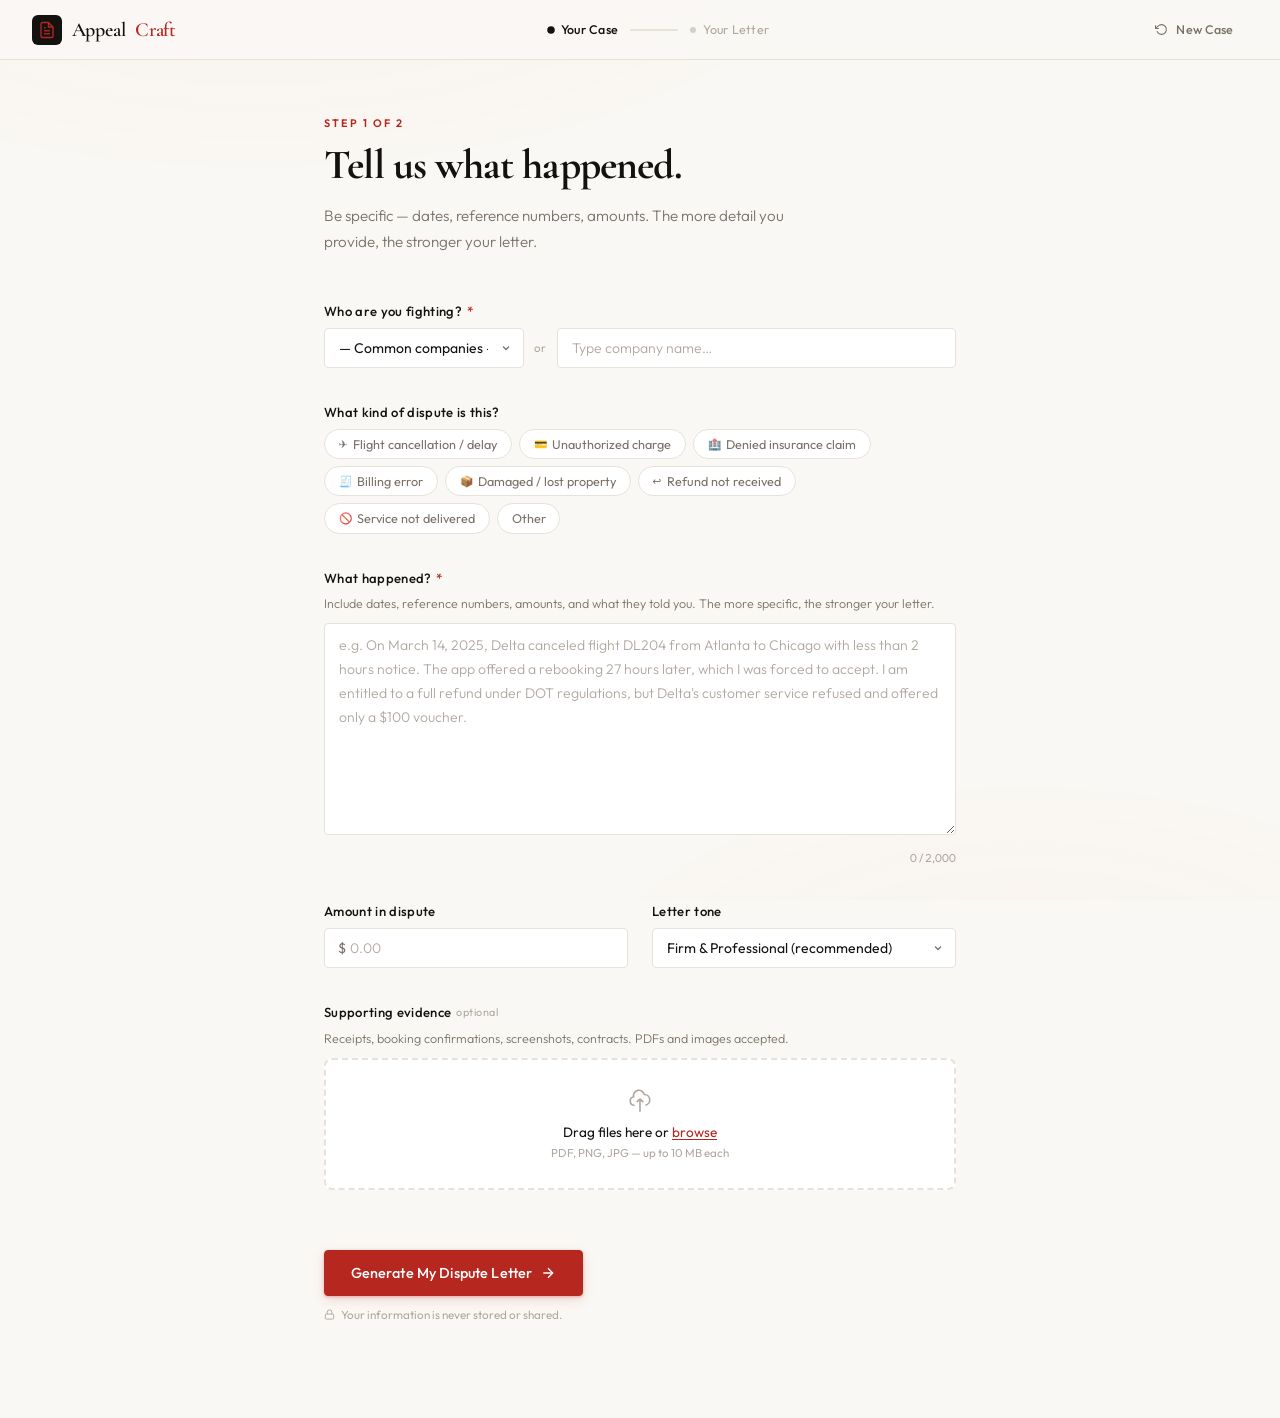
==== templates/app.html @ 8cf528a5 "Created a homepage for the website" ====
<!doctype html>
<html lang="en">
  <head>
    <meta charset="UTF-8" />
    <meta name="viewport" content="width=device-width, initial-scale=1.0" />
    <title>AppealCraft — Build Your Letter</title>
    <link rel="preconnect" href="https://fonts.googleapis.com" />
    <link rel="preconnect" href="https://fonts.gstatic.com" crossorigin />
    <link
      href="https://fonts.googleapis.com/css2?family=Cormorant+Garamond:ital,wght@0,400;0,500;0,600;0,700;1,400;1,600&family=Outfit:wght@300;400;500;600&display=swap"
      rel="stylesheet"
    />
    <link rel="stylesheet" href="../static/css/app.css" />
  </head>

  <body>
    <!-- ── BACKGROUND TEXTURE ── -->
    <div class="bg-texture" aria-hidden="true"></div>

    <!-- ── NAVBAR ── -->
    <nav id="navbar">
      <a href="index.html" class="nav-logo">
        <span class="logo-icon" aria-hidden="true">
          <svg
            width="18"
            height="18"
            viewBox="0 0 24 24"
            fill="none"
            stroke="currentColor"
            stroke-width="1.8"
          >
            <path d="M14 2H6a2 2 0 00-2 2v16a2 2 0 002 2h12a2 2 0 002-2V8z" />
            <polyline points="14 2 14 8 20 8" />
            <line x1="16" y1="13" x2="8" y2="13" />
            <line x1="16" y1="17" x2="8" y2="17" />
            <polyline points="10 9 9 9 8 9" />
          </svg>
        </span>
        Appeal<span>Craft</span>
      </a>

      <div class="nav-center" id="nav-steps">
        <div class="nav-step-wrap">
          <span class="nav-step active" data-step="1">
            <span class="step-dot"></span>
            Your Case
          </span>
          <span class="nav-track">
            <span class="nav-track-fill" id="nav-track-fill"></span>
          </span>
          <span class="nav-step" data-step="2">
            <span class="step-dot"></span>
            Your Letter
          </span>
        </div>
      </div>

      <div class="nav-actions">
        <button class="btn btn-ghost btn-sm" onclick="window.location.reload()">
          <svg
            width="13"
            height="13"
            viewBox="0 0 24 24"
            fill="none"
            stroke="currentColor"
            stroke-width="2"
          >
            <polyline points="1 4 1 10 7 10" />
            <path d="M3.51 15a9 9 0 102.13-9.36L1 10" />
          </svg>
          New Case
        </button>
      </div>
    </nav>

    <!-- ── MAIN LAYOUT ── -->
    <main id="app-main">
      <!-- ══ PANEL 1: INPUT FORM ══ -->
      <section id="panel-input" class="app-panel active">
        <div class="panel-inner">
          <div class="panel-header">
            <p class="section-label">Step 1 of 2</p>
            <h1 class="panel-title">Tell us what happened.</h1>
            <p class="panel-subtitle">
              Be specific — dates, reference numbers, amounts. The more detail
              you provide, the stronger your letter.
            </p>
          </div>

          <form id="dispute-form" novalidate>
            <!-- Company -->
            <div class="field-group">
              <label for="company" class="field-label">
                Who are you fighting?
                <span class="field-required" aria-label="required">*</span>
              </label>
              <div class="company-input-row">
                <div class="company-select-wrap">
                  <div class="select-wrapper">
                    <select
                      id="company-preset"
                      class="field-select"
                      onchange="syncCompany(this)"
                    >
                      <option value="">— Common companies —</option>
                      <optgroup label="Airlines">
                        <option value="Delta Air Lines">Delta Air Lines</option>
                        <option value="American Airlines">
                          American Airlines
                        </option>
                        <option value="United Airlines">United Airlines</option>
                        <option value="Southwest Airlines">
                          Southwest Airlines
                        </option>
                        <option value="Spirit Airlines">Spirit Airlines</option>
                        <option value="Frontier Airlines">
                          Frontier Airlines
                        </option>
                      </optgroup>
                      <optgroup label="Banks & Credit">
                        <option value="Chase Bank">Chase Bank</option>
                        <option value="Bank of America">Bank of America</option>
                        <option value="Wells Fargo">Wells Fargo</option>
                        <option value="Citibank">Citibank</option>
                        <option value="Capital One">Capital One</option>
                        <option value="American Express">
                          American Express
                        </option>
                      </optgroup>
                      <optgroup label="Insurance">
                        <option value="Cigna">Cigna</option>
                        <option value="Aetna">Aetna</option>
                        <option value="UnitedHealth">UnitedHealth</option>
                        <option value="State Farm">State Farm</option>
                        <option value="Geico">Geico</option>
                      </optgroup>
                      <optgroup label="Telecom">
                        <option value="AT&T">AT&T</option>
                        <option value="Verizon">Verizon</option>
                        <option value="T-Mobile">T-Mobile</option>
                        <option value="Comcast / Xfinity">
                          Comcast / Xfinity
                        </option>
                      </optgroup>
                      <optgroup label="Other">
                        <option value="Amazon">Amazon</option>
                        <option value="Airbnb">Airbnb</option>
                        <option value="Uber">Uber</option>
                        <option value="DoorDash">DoorDash</option>
                        <option value="USPS">USPS</option>
                        <option value="FedEx">FedEx</option>
                        <option value="UPS">UPS</option>
                      </optgroup>
                    </select>
                    <span class="select-arrow" aria-hidden="true">
                      <svg
                        width="12"
                        height="12"
                        viewBox="0 0 24 24"
                        fill="none"
                        stroke="currentColor"
                        stroke-width="2.5"
                      >
                        <polyline points="6 9 12 15 18 9" />
                      </svg>
                    </span>
                  </div>
                </div>
                <span class="company-or">or</span>
                <input
                  type="text"
                  id="company"
                  name="company"
                  class="field-input"
                  placeholder="Type company name…"
                  autocomplete="off"
                  required
                />
              </div>
              <p class="field-error" id="company-error" role="alert">
                Please enter the company name.
              </p>
            </div>

            <!-- Dispute type -->
            <div class="field-group">
              <label class="field-label">What kind of dispute is this?</label>
              <div
                class="chip-group"
                id="dispute-type-chips"
                role="group"
                aria-label="Dispute type"
              >
                <button
                  type="button"
                  class="chip"
                  data-value="Flight cancellation / delay"
                >
                  <span class="chip-icon">✈</span> Flight cancellation / delay
                </button>
                <button
                  type="button"
                  class="chip"
                  data-value="Unauthorized charge"
                >
                  <span class="chip-icon">💳</span> Unauthorized charge
                </button>
                <button
                  type="button"
                  class="chip"
                  data-value="Denied insurance claim"
                >
                  <span class="chip-icon">🏥</span> Denied insurance claim
                </button>
                <button type="button" class="chip" data-value="Billing error">
                  <span class="chip-icon">🧾</span> Billing error
                </button>
                <button
                  type="button"
                  class="chip"
                  data-value="Damaged / lost property"
                >
                  <span class="chip-icon">📦</span> Damaged / lost property
                </button>
                <button
                  type="button"
                  class="chip"
                  data-value="Refund not received"
                >
                  <span class="chip-icon">↩</span> Refund not received
                </button>
                <button
                  type="button"
                  class="chip"
                  data-value="Service not delivered"
                >
                  <span class="chip-icon">🚫</span> Service not delivered
                </button>
                <button type="button" class="chip" data-value="Other">
                  Other
                </button>
              </div>
              <input type="hidden" id="dispute-type" name="dispute_type" />
            </div>

            <!-- What happened -->
            <div class="field-group">
              <label for="complaint" class="field-label">
                What happened?
                <span class="field-required" aria-label="required">*</span>
              </label>
              <p class="field-hint">
                Include dates, reference numbers, amounts, and what they told
                you. The more specific, the stronger your letter.
              </p>
              <div class="textarea-wrapper">
                <textarea
                  id="complaint"
                  name="complaint"
                  class="field-textarea"
                  placeholder="e.g. On March 14, 2025, Delta canceled flight DL204 from Atlanta to Chicago with less than 2 hours notice. The app offered a rebooking 27 hours later, which I was forced to accept. I am entitled to a full refund under DOT regulations, but Delta's customer service refused and offered only a $100 voucher."
                  rows="8"
                  required
                ></textarea>
              </div>
              <div class="textarea-footer">
                <p class="field-error" id="complaint-error" role="alert">
                  Please describe what happened.
                </p>
                <span class="char-count" id="char-count" aria-live="polite"
                  >0 / 2,000</span
                >
              </div>
            </div>

            <!-- Amount + Tone -->
            <div class="field-group field-group-inline">
              <div class="field-half">
                <label for="amount" class="field-label"
                  >Amount in dispute</label
                >
                <div class="amount-wrap">
                  <span class="amount-prefix" aria-hidden="true">$</span>
                  <input
                    type="number"
                    id="amount"
                    name="amount"
                    class="field-input amount-input"
                    placeholder="0.00"
                    min="0"
                    step="0.01"
                    aria-label="Amount in dollars"
                  />
                </div>
              </div>
              <div class="field-half">
                <label for="tone" class="field-label">Letter tone</label>
                <div class="select-wrapper">
                  <select id="tone" name="tone" class="field-select">
                    <option value="firm">
                      Firm &amp; Professional (recommended)
                    </option>
                    <option value="urgent">Urgent &amp; Demanding</option>
                    <option value="formal">Strictly Formal / Legal</option>
                  </select>
                  <span class="select-arrow" aria-hidden="true">
                    <svg
                      width="12"
                      height="12"
                      viewBox="0 0 24 24"
                      fill="none"
                      stroke="currentColor"
                      stroke-width="2.5"
                    >
                      <polyline points="6 9 12 15 18 9" />
                    </svg>
                  </span>
                </div>
              </div>
            </div>

            <!-- File upload -->
            <div class="field-group">
              <label class="field-label"
                >Supporting evidence
                <span class="optional-tag">optional</span></label
              >
              <p class="field-hint">
                Receipts, booking confirmations, screenshots, contracts. PDFs
                and images accepted.
              </p>
              <div
                class="upload-zone"
                id="upload-zone"
                role="button"
                tabindex="0"
                aria-label="Upload files"
              >
                <div class="upload-icon" aria-hidden="true">
                  <svg
                    width="26"
                    height="26"
                    viewBox="0 0 24 24"
                    fill="none"
                    stroke="currentColor"
                    stroke-width="1.5"
                  >
                    <path
                      d="M7 16a4 4 0 01-.88-7.903A5 5 0 1115.9 6L16 6a5 5 0 011 9.9M15 13l-3-3m0 0l-3 3m3-3v12"
                    />
                  </svg>
                </div>
                <p class="upload-label">
                  Drag files here or <span class="upload-link">browse</span>
                </p>
                <p class="upload-sub">PDF, PNG, JPG — up to 10 MB each</p>
                <input
                  type="file"
                  id="file-input"
                  class="file-input-hidden"
                  multiple
                  accept=".pdf,.png,.jpg,.jpeg"
                  aria-hidden="true"
                  tabindex="-1"
                />
              </div>
              <div
                class="file-list"
                id="file-list"
                role="list"
                aria-label="Uploaded files"
              ></div>
            </div>

            <!-- Submit -->
            <div class="form-actions">
              <button
                type="submit"
                class="btn btn-primary btn-xl"
                id="submit-btn"
              >
                Generate My Dispute Letter
                <span class="btn-arrow-icon" aria-hidden="true">
                  <svg
                    width="16"
                    height="16"
                    viewBox="0 0 24 24"
                    fill="none"
                    stroke="currentColor"
                    stroke-width="2"
                  >
                    <line x1="5" y1="12" x2="19" y2="12" />
                    <polyline points="12 5 19 12 12 19" />
                  </svg>
                </span>
              </button>
              <p class="form-note">
                <svg
                  width="11"
                  height="11"
                  viewBox="0 0 24 24"
                  fill="none"
                  stroke="currentColor"
                  stroke-width="2"
                  aria-hidden="true"
                >
                  <rect x="3" y="11" width="18" height="11" rx="2" ry="2" />
                  <path d="M7 11V7a5 5 0 0110 0v4" />
                </svg>
                Your information is never stored or shared.
              </p>
            </div>
          </form>
        </div>
      </section>

      <!-- ══ PANEL 2: OUTPUT ══ -->
      <section id="panel-output" class="app-panel">
        <div class="panel-inner">
          <!-- Generating state -->
          <div id="generating-state" class="generating-wrap">
            <div class="generating-visual" aria-hidden="true">
              <div class="gen-ring gen-ring-1"></div>
              <div class="gen-ring gen-ring-2"></div>
              <div class="gen-ring gen-ring-3"></div>
              <div class="gen-quill">
                <svg
                  width="22"
                  height="22"
                  viewBox="0 0 24 24"
                  fill="none"
                  stroke="currentColor"
                  stroke-width="1.5"
                >
                  <path d="M20.24 12.24a6 6 0 00-8.49-8.49L5 10.5V19h8.5z" />
                  <line x1="16" y1="8" x2="2" y2="22" />
                  <line x1="17.5" y1="15" x2="9" y2="15" />
                </svg>
              </div>
            </div>
            <h2 class="generating-title">Building your case…</h2>
            <p class="generating-sub" id="generating-sub">
              Analyzing your dispute
            </p>
            <div class="generating-progress" aria-hidden="true">
              <div class="gen-progress-bar" id="gen-progress-bar"></div>
            </div>
          </div>

          <!-- Result state -->
          <div id="result-state" class="result-wrap" style="display: none">
            <div class="result-header">
              <div class="result-header-left">
                <div class="result-badge">
                  <span class="badge-dot" aria-hidden="true"></span>
                  Letter Ready
                </div>
                <h2 class="result-title">Your Demand Letter</h2>
                <p class="result-meta">
                  vs. <strong id="result-company"></strong>
                  <span class="result-meta-sep" aria-hidden="true">·</span>
                  <span id="result-type"></span>
                </p>
              </div>
              <button
                class="btn btn-ghost btn-sm"
                onclick="window.location.reload()"
                aria-label="Start new case"
              >
                <svg
                  width="13"
                  height="13"
                  viewBox="0 0 24 24"
                  fill="none"
                  stroke="currentColor"
                  stroke-width="2"
                >
                  <polyline points="1 4 1 10 7 10" />
                  <path d="M3.51 15a9 9 0 102.13-9.36L1 10" />
                </svg>
                New Case
              </button>
            </div>

            <!-- Letter card -->
            <div class="output-card" id="output-letter-card">
              <div class="output-card-header">
                <div class="output-card-header-left">
                  <span class="output-card-icon" aria-hidden="true">
                    <svg
                      width="13"
                      height="13"
                      viewBox="0 0 24 24"
                      fill="none"
                      stroke="currentColor"
                      stroke-width="2"
                    >
                      <path
                        d="M14 2H6a2 2 0 00-2 2v16a2 2 0 002 2h12a2 2 0 002-2V8z"
                      />
                      <polyline points="14 2 14 8 20 8" />
                    </svg>
                  </span>
                  <span class="output-card-label">Demand Letter</span>
                </div>
                <button
                  class="copy-btn"
                  id="copy-letter-btn"
                  onclick="copyLetter()"
                  aria-label="Copy letter text"
                >
                  <svg
                    width="13"
                    height="13"
                    viewBox="0 0 24 24"
                    fill="none"
                    stroke="currentColor"
                    stroke-width="2"
                  >
                    <rect x="9" y="9" width="13" height="13" rx="2" />
                    <path
                      d="M5 15H4a2 2 0 01-2-2V4a2 2 0 012-2h9a2 2 0 012 2v1"
                    />
                  </svg>
                  <span class="copy-btn-text">Copy</span>
                </button>
              </div>
              <div class="letter-body" id="letter-body"></div>
            </div>

            <!-- Next steps card -->
            <div class="output-card" id="output-steps-card">
              <div class="output-card-header">
                <div class="output-card-header-left">
                  <span class="output-card-icon" aria-hidden="true">
                    <svg
                      width="13"
                      height="13"
                      viewBox="0 0 24 24"
                      fill="none"
                      stroke="currentColor"
                      stroke-width="2"
                    >
                      <polyline points="9 11 12 14 22 4" />
                      <path
                        d="M21 12v7a2 2 0 01-2 2H5a2 2 0 01-2-2V5a2 2 0 012-2h11"
                      />
                    </svg>
                  </span>
                  <span class="output-card-label">Escalation Roadmap</span>
                </div>
              </div>
              <ol
                class="steps-list"
                id="steps-list"
                aria-label="Escalation steps"
              ></ol>
            </div>

            <!-- Actions -->
            <div class="result-actions">
              <button
                class="btn btn-primary btn-xl"
                id="pdf-btn"
                onclick="downloadPDF()"
              >
                <svg
                  width="15"
                  height="15"
                  viewBox="0 0 24 24"
                  fill="none"
                  stroke="currentColor"
                  stroke-width="2"
                >
                  <path
                    d="M12 10v6m0 0l-3-3m3 3l3-3m2 8H7a2 2 0 01-2-2V5a2 2 0 012-2h5.586a1 1 0 01.707.293l5.414 5.414A1 1 0 0119 9.414V19a2 2 0 01-2 2z"
                  />
                </svg>
                Download as PDF
              </button>
              <button class="btn btn-outline btn-xl" onclick="copyLetter()">
                <svg
                  width="15"
                  height="15"
                  viewBox="0 0 24 24"
                  fill="none"
                  stroke="currentColor"
                  stroke-width="2"
                >
                  <rect x="9" y="9" width="13" height="13" rx="2" />
                  <path
                    d="M5 15H4a2 2 0 01-2-2V4a2 2 0 012-2h9a2 2 0 012 2v1"
                  />
                </svg>
                Copy Letter Text
              </button>
              <button
                class="btn btn-ghost btn-xl"
                onclick="window.location.reload()"
              >
                <svg
                  width="15"
                  height="15"
                  viewBox="0 0 24 24"
                  fill="none"
                  stroke="currentColor"
                  stroke-width="2"
                >
                  <polyline points="1 4 1 10 7 10" />
                  <path d="M3.51 15a9 9 0 102.13-9.36L1 10" />
                </svg>
                Start New Case
              </button>
            </div>
          </div>

          <!-- Error state -->
          <div id="error-state" class="error-wrap" style="display: none">
            <div class="error-icon" aria-hidden="true">
              <svg
                width="32"
                height="32"
                viewBox="0 0 24 24"
                fill="none"
                stroke="currentColor"
                stroke-width="1.5"
              >
                <circle cx="12" cy="12" r="10" />
                <line x1="12" y1="8" x2="12" y2="12" />
                <line x1="12" y1="16" x2="12.01" y2="16" />
              </svg>
            </div>
            <h2 class="error-title">Something went wrong</h2>
            <p class="error-sub" id="error-message">
              We couldn't generate your letter. Please try again.
            </p>
            <button class="btn btn-primary" onclick="goBack()">
              <svg
                width="14"
                height="14"
                viewBox="0 0 24 24"
                fill="none"
                stroke="currentColor"
                stroke-width="2"
              >
                <line x1="19" y1="12" x2="5" y2="12" />
                <polyline points="12 19 5 12 12 5" />
              </svg>
              Go Back &amp; Retry
            </button>
          </div>
        </div>
      </section>
    </main>

    <script src="../static/js/app.js"></script>
  </body>
</html>
---- static/css/app.css ----
/* ─────────────────────────────────────────────
   AppealCraft · app.css  (refined)
   Premium editorial aesthetic
───────────────────────────────────────────── */

@import url("https://fonts.googleapis.com/css2?family=Cormorant+Garamond:ital,wght@0,400;0,500;0,600;0,700;1,400;1,600&family=Outfit:wght@300;400;500;600&display=swap");

:root {
  /* Palette */
  --ink: #141210;
  --ink-80: rgba(20, 18, 16, 0.8);
  --ink-40: rgba(20, 18, 16, 0.4);
  --ink-12: rgba(20, 18, 16, 0.12);
  --ink-06: rgba(20, 18, 16, 0.06);

  --crimson: #b5271f;
  --crimson-dark: #8e1e18;
  --crimson-faint: #f8eeed;
  --crimson-glow: rgba(181, 39, 31, 0.12);

  --cream: #faf8f4;
  --parchment: #f4f1ec;
  --white: #ffffff;
  --border: #e6e1d9;
  --border-light: #ede9e2;

  --muted: #7a7268;
  --muted-light: #b0a89e;

  --success-bg: #edf7f1;
  --success-border: #b8dfc8;
  --success-text: #1a6b3c;

  /* Typography */
  --font-display: "Cormorant Garamond", "Georgia", serif;
  --font-body: "Outfit", system-ui, sans-serif;

  /* Layout */
  --nav-h: 60px;
  --radius-sm: 4px;
  --radius: 8px;
  --radius-lg: 12px;

  /* Transitions */
  --ease-out: cubic-bezier(0.22, 1, 0.36, 1);
  --ease-spring: cubic-bezier(0.34, 1.56, 0.64, 1);
}

*,
*::before,
*::after {
  box-sizing: border-box;
  margin: 0;
  padding: 0;
}
html {
  scroll-behavior: smooth;
}

body {
  font-family: var(--font-body);
  background: var(--cream);
  color: var(--ink);
  min-height: 100vh;
  -webkit-font-smoothing: antialiased;
  -moz-osx-font-smoothing: grayscale;
  position: relative;
}

/* ── BACKGROUND TEXTURE ── */
.bg-texture {
  position: fixed;
  inset: 0;
  pointer-events: none;
  z-index: 0;
  background-image:
    radial-gradient(
      ellipse 80% 50% at 20% -10%,
      rgba(181, 39, 31, 0.04) 0%,
      transparent 60%
    ),
    radial-gradient(
      ellipse 60% 40% at 80% 110%,
      rgba(181, 39, 31, 0.03) 0%,
      transparent 60%
    );
}

body > * {
  position: relative;
  z-index: 1;
}

/* ══════════════════════════
   NAVBAR
══════════════════════════ */
#navbar {
  position: sticky;
  top: 0;
  z-index: 200;
  height: var(--nav-h);
  display: flex;
  align-items: center;
  justify-content: space-between;
  padding: 0 2rem;
  background: rgba(250, 248, 244, 0.9);
  backdrop-filter: blur(12px);
  -webkit-backdrop-filter: blur(12px);
  border-bottom: 1px solid var(--border);
}

/* Logo */
.nav-logo {
  display: flex;
  align-items: center;
  gap: 0.6rem;
  font-family: var(--font-display);
  font-size: 1.25rem;
  font-weight: 600;
  color: var(--ink);
  text-decoration: none;
  letter-spacing: -0.01em;
}
.nav-logo span {
  color: var(--crimson);
}

.logo-icon {
  display: flex;
  align-items: center;
  justify-content: center;
  width: 30px;
  height: 30px;
  border-radius: 6px;
  background: var(--ink);
  color: var(--cream);
  flex-shrink: 0;
}

/* Step tracker */
.nav-step-wrap {
  display: flex;
  align-items: center;
  gap: 0.75rem;
}

.nav-step {
  display: flex;
  align-items: center;
  gap: 0.45rem;
  font-size: 0.78rem;
  font-weight: 400;
  color: var(--muted-light);
  letter-spacing: 0.02em;
  transition: color 0.3s;
}
.nav-step.active {
  color: var(--ink);
  font-weight: 500;
}
.nav-step.done {
  color: var(--crimson);
}

.step-dot {
  width: 6px;
  height: 6px;
  border-radius: 50%;
  background: currentColor;
  opacity: 0.5;
  transition:
    opacity 0.3s,
    transform 0.3s var(--ease-spring);
}
.nav-step.active .step-dot,
.nav-step.done .step-dot {
  opacity: 1;
  transform: scale(1.25);
}

.nav-track {
  width: 48px;
  height: 2px;
  background: var(--border);
  border-radius: 99px;
  overflow: hidden;
}
.nav-track-fill {
  height: 100%;
  width: 0%;
  background: var(--crimson);
  border-radius: 99px;
  transition: width 0.6s var(--ease-out);
}

/* ══════════════════════════
   BUTTONS
══════════════════════════ */
.btn {
  display: inline-flex;
  align-items: center;
  gap: 0.5rem;
  font-family: var(--font-body);
  font-size: 0.875rem;
  font-weight: 500;
  letter-spacing: 0.01em;
  border-radius: var(--radius-sm);
  cursor: pointer;
  text-decoration: none;
  border: 1.5px solid transparent;
  transition:
    background 0.2s,
    color 0.2s,
    border-color 0.2s,
    box-shadow 0.2s,
    transform 0.15s var(--ease-spring);
  padding: 0.55rem 1.2rem;
  white-space: nowrap;
  position: relative;
  overflow: hidden;
}

.btn::after {
  content: "";
  position: absolute;
  inset: 0;
  opacity: 0;
  transition: opacity 0.15s;
  border-radius: inherit;
}

.btn:active {
  transform: scale(0.97);
}

.btn-primary {
  background: var(--crimson);
  color: #fff;
  border-color: var(--crimson);
  box-shadow:
    0 1px 3px rgba(181, 39, 31, 0.3),
    0 4px 12px rgba(181, 39, 31, 0.15);
}
.btn-primary::after {
  background: rgba(255, 255, 255, 0.08);
}
.btn-primary:hover {
  background: var(--crimson-dark);
  border-color: var(--crimson-dark);
  box-shadow:
    0 2px 6px rgba(181, 39, 31, 0.35),
    0 8px 20px rgba(181, 39, 31, 0.2);
}
.btn-primary:hover::after {
  opacity: 1;
}

.btn-outline {
  background: transparent;
  color: var(--ink);
  border-color: var(--border);
}
.btn-outline:hover {
  border-color: var(--ink-40);
  background: var(--ink-06);
}

.btn-ghost {
  background: transparent;
  color: var(--muted);
  border-color: transparent;
}
.btn-ghost:hover {
  color: var(--ink);
  background: var(--ink-06);
}

.btn-xl {
  padding: 0.8rem 1.6rem;
  font-size: 0.9rem;
}
.btn-sm {
  padding: 0.38rem 0.85rem;
  font-size: 0.78rem;
}

.btn-arrow-icon {
  display: flex;
  align-items: center;
  transition: transform 0.25s var(--ease-out);
}
.btn:hover .btn-arrow-icon {
  transform: translateX(3px);
}

/* ══════════════════════════
   MAIN LAYOUT
══════════════════════════ */
#app-main {
  min-height: calc(100vh - var(--nav-h));
}

.app-panel {
  display: none;
}
.app-panel.active {
  display: block;
}

.panel-inner {
  max-width: 680px;
  margin: 0 auto;
  padding: 3.5rem 1.5rem 6rem;
}

/* Panel header */
.panel-header {
  margin-bottom: 3rem;
  animation: panelIn 0.5s var(--ease-out) both;
}

.section-label {
  font-size: 0.68rem;
  font-weight: 600;
  color: var(--crimson);
  letter-spacing: 0.18em;
  text-transform: uppercase;
  margin-bottom: 0.75rem;
}

.panel-title {
  font-family: var(--font-display);
  font-size: 2.6rem;
  font-weight: 700;
  color: var(--ink);
  line-height: 1.15;
  margin-bottom: 0.85rem;
  letter-spacing: -0.02em;
}

.panel-subtitle {
  font-size: 0.95rem;
  color: var(--muted);
  line-height: 1.7;
  font-weight: 300;
  max-width: 480px;
}

/* ══════════════════════════
   FORM
══════════════════════════ */
#dispute-form {
  display: flex;
  flex-direction: column;
  gap: 2.25rem;
  animation: panelIn 0.55s 0.08s var(--ease-out) both;
}

.field-group {
  display: flex;
  flex-direction: column;
  gap: 0.55rem;
}
.field-group-inline {
  flex-direction: row;
  gap: 1.5rem;
  align-items: flex-start;
}
.field-half {
  flex: 1;
  display: flex;
  flex-direction: column;
  gap: 0.55rem;
}

.field-label {
  font-size: 0.82rem;
  font-weight: 500;
  color: var(--ink);
  letter-spacing: 0.025em;
  display: flex;
  align-items: center;
  gap: 0.3rem;
}
.field-required {
  color: var(--crimson);
}

.optional-tag {
  font-size: 0.68rem;
  font-weight: 400;
  color: var(--muted-light);
  letter-spacing: 0.05em;
}

.field-hint {
  font-size: 0.78rem;
  color: var(--muted);
  line-height: 1.6;
  font-weight: 300;
}

/* Inputs */
.field-input,
.field-select,
.field-textarea {
  font-family: var(--font-body);
  font-size: 0.875rem;
  font-weight: 400;
  color: var(--ink);
  background: var(--white);
  border: 1.5px solid var(--border);
  border-radius: var(--radius-sm);
  padding: 0.625rem 0.875rem;
  transition:
    border-color 0.2s,
    box-shadow 0.2s,
    background 0.2s;
  outline: none;
  width: 100%;
  appearance: none;
  -webkit-appearance: none;
}

.field-input::placeholder,
.field-textarea::placeholder {
  color: var(--muted-light);
  font-weight: 300;
}

.field-input:hover,
.field-select:hover,
.field-textarea:hover {
  border-color: #c8c2b8;
}

.field-input:focus,
.field-select:focus,
.field-textarea:focus {
  border-color: var(--crimson);
  box-shadow: 0 0 0 3px var(--crimson-glow);
  background: var(--white);
}

.field-textarea {
  resize: vertical;
  min-height: 168px;
  line-height: 1.7;
}

.textarea-wrapper {
  position: relative;
}

/* Select wrapper */
.select-wrapper {
  position: relative;
  display: flex;
  align-items: center;
}
.select-wrapper .field-select {
  padding-right: 2.2rem;
  cursor: pointer;
}
.select-arrow {
  position: absolute;
  right: 0.75rem;
  pointer-events: none;
  color: var(--muted);
  display: flex;
  align-items: center;
}

/* Char count */
.textarea-footer {
  display: flex;
  justify-content: space-between;
  align-items: center;
  min-height: 1.2rem;
}
.char-count {
  font-size: 0.72rem;
  color: var(--muted-light);
  margin-left: auto;
  font-variant-numeric: tabular-nums;
}

/* Error */
.field-error {
  font-size: 0.75rem;
  color: var(--crimson);
  display: none;
  animation: errorIn 0.2s var(--ease-spring) both;
}
.field-group.has-error .field-error {
  display: block;
}
.field-group.has-error .field-input,
.field-group.has-error .field-textarea {
  border-color: var(--crimson);
  box-shadow: 0 0 0 3px var(--crimson-glow);
}

/* Company row */
.company-input-row {
  display: flex;
  align-items: center;
  gap: 0.65rem;
}
.company-select-wrap {
  flex: 0 0 200px;
}
.company-or {
  font-size: 0.72rem;
  color: var(--muted-light);
  white-space: nowrap;
  flex-shrink: 0;
}
.company-input-row .field-input {
  flex: 1;
}

/* Amount */
.amount-wrap {
  position: relative;
  display: flex;
  align-items: center;
}
.amount-prefix {
  position: absolute;
  left: 0.875rem;
  font-size: 0.875rem;
  color: var(--muted);
  pointer-events: none;
  font-weight: 400;
}
.amount-input {
  padding-left: 1.55rem;
}

/* ══════════════════════════
   CHIPS
══════════════════════════ */
.chip-group {
  display: flex;
  flex-wrap: wrap;
  gap: 0.45rem;
}

.chip {
  font-family: var(--font-body);
  font-size: 0.79rem;
  font-weight: 400;
  color: var(--muted);
  background: var(--white);
  border: 1.5px solid var(--border);
  border-radius: 99px;
  padding: 0.38rem 0.85rem;
  cursor: pointer;
  transition:
    background 0.18s,
    color 0.18s,
    border-color 0.18s,
    box-shadow 0.18s,
    transform 0.15s var(--ease-spring);
  white-space: nowrap;
  display: flex;
  align-items: center;
  gap: 0.35rem;
}
.chip:hover {
  border-color: var(--crimson);
  color: var(--crimson);
  transform: translateY(-1px);
}
.chip.selected {
  background: var(--crimson-faint);
  border-color: var(--crimson);
  color: var(--crimson);
  font-weight: 500;
  box-shadow: 0 2px 8px var(--crimson-glow);
}
.chip-icon {
  font-size: 0.85em;
}

/* ══════════════════════════
   UPLOAD ZONE
══════════════════════════ */
.upload-zone {
  border: 2px dashed var(--border);
  border-radius: var(--radius);
  padding: 1.75rem 1.5rem;
  text-align: center;
  cursor: pointer;
  transition:
    border-color 0.2s,
    background 0.2s,
    box-shadow 0.2s;
  background: var(--white);
}
.upload-zone:hover,
.upload-zone.dragover {
  border-color: var(--crimson);
  background: var(--crimson-faint);
  box-shadow: 0 0 0 4px var(--crimson-glow);
}

.upload-icon {
  color: var(--muted-light);
  margin-bottom: 0.6rem;
  display: flex;
  justify-content: center;
}
.upload-label {
  font-size: 0.85rem;
  color: var(--ink);
  margin-bottom: 0.2rem;
  font-weight: 400;
}
.upload-link {
  color: var(--crimson);
  text-decoration: underline;
  text-underline-offset: 2px;
  cursor: pointer;
}
.upload-sub {
  font-size: 0.72rem;
  color: var(--muted-light);
}
.file-input-hidden {
  position: absolute;
  opacity: 0;
  pointer-events: none;
  width: 1px;
  height: 1px;
}

/* File list */
.file-list {
  display: flex;
  flex-direction: column;
  gap: 0.4rem;
  margin-top: 0.5rem;
}
.file-item {
  display: flex;
  align-items: center;
  gap: 0.7rem;
  background: var(--white);
  border: 1px solid var(--border);
  border-radius: var(--radius-sm);
  padding: 0.55rem 0.8rem;
  font-size: 0.8rem;
  color: var(--ink);
  animation: fileIn 0.25s var(--ease-spring) both;
}
.file-icon {
  color: var(--crimson);
  flex-shrink: 0;
}
.file-name {
  flex: 1;
  overflow: hidden;
  text-overflow: ellipsis;
  white-space: nowrap;
}
.file-size {
  color: var(--muted-light);
  font-size: 0.7rem;
  white-space: nowrap;
}
.file-remove {
  background: none;
  border: none;
  color: var(--muted-light);
  cursor: pointer;
  font-size: 1.1rem;
  line-height: 1;
  padding: 0 0.2rem;
  flex-shrink: 0;
  transition:
    color 0.15s,
    transform 0.15s var(--ease-spring);
}
.file-remove:hover {
  color: var(--crimson);
  transform: scale(1.15);
}

/* ══════════════════════════
   FORM ACTIONS
══════════════════════════ */
.form-actions {
  display: flex;
  flex-direction: column;
  align-items: flex-start;
  gap: 0.7rem;
  padding-top: 0.5rem;
}
.form-note {
  display: flex;
  align-items: center;
  gap: 0.35rem;
  font-size: 0.73rem;
  color: var(--muted-light);
}

/* ══════════════════════════
   GENERATING STATE
══════════════════════════ */
.generating-wrap {
  display: flex;
  flex-direction: column;
  align-items: center;
  justify-content: center;
  min-height: 62vh;
  text-align: center;
  gap: 1.5rem;
  animation: panelIn 0.4s var(--ease-out) both;
}

/* Concentric rings animation */
.generating-visual {
  position: relative;
  width: 80px;
  height: 80px;
  display: flex;
  align-items: center;
  justify-content: center;
  flex-shrink: 0;
}

.gen-ring {
  position: absolute;
  border-radius: 50%;
  border: 1.5px solid var(--crimson);
  animation: ringPulse 2.4s ease-in-out infinite;
}
.gen-ring-1 {
  width: 80px;
  height: 80px;
  opacity: 0.12;
  animation-delay: 0s;
}
.gen-ring-2 {
  width: 58px;
  height: 58px;
  opacity: 0.2;
  animation-delay: 0.35s;
}
.gen-ring-3 {
  width: 38px;
  height: 38px;
  opacity: 0.35;
  animation-delay: 0.7s;
}

.gen-quill {
  color: var(--crimson);
  display: flex;
  animation: quillBob 2s ease-in-out infinite;
}

.generating-progress {
  width: 200px;
  height: 2px;
  background: var(--border);
  border-radius: 99px;
  overflow: hidden;
}
.gen-progress-bar {
  height: 100%;
  width: 0%;
  background: linear-gradient(
    90deg,
    var(--crimson) 0%,
    rgba(181, 39, 31, 0.4) 100%
  );
  border-radius: 99px;
  transition: width 0.8s var(--ease-out);
  animation: progressIndeterminate 2.2s ease-in-out infinite;
}

.generating-title {
  font-family: var(--font-display);
  font-size: 1.7rem;
  font-weight: 600;
  color: var(--ink);
  letter-spacing: -0.02em;
}
.generating-sub {
  font-size: 0.85rem;
  color: var(--muted);
  min-height: 1.4em;
  transition: opacity 0.3s;
  font-weight: 300;
}

/* ══════════════════════════
   RESULT STATE
══════════════════════════ */
.result-wrap {
  display: flex;
  flex-direction: column;
  gap: 1.75rem;
}

.result-header {
  display: flex;
  align-items: flex-start;
  justify-content: space-between;
  gap: 1rem;
  animation: panelIn 0.45s var(--ease-out) both;
}
.result-header-left {
  display: flex;
  flex-direction: column;
  gap: 0.5rem;
}

.result-badge {
  display: inline-flex;
  align-items: center;
  gap: 0.4rem;
  font-size: 0.72rem;
  font-weight: 500;
  color: var(--success-text);
  background: var(--success-bg);
  border: 1px solid var(--success-border);
  border-radius: 99px;
  padding: 0.28rem 0.75rem;
  letter-spacing: 0.04em;
  text-transform: uppercase;
}

.badge-dot {
  width: 5px;
  height: 5px;
  border-radius: 50%;
  background: var(--success-text);
  animation: badgePulse 1.8s ease-in-out infinite;
}

.result-title {
  font-family: var(--font-display);
  font-size: 2rem;
  font-weight: 700;
  color: var(--ink);
  letter-spacing: -0.02em;
}
.result-meta {
  font-size: 0.82rem;
  color: var(--muted);
  display: flex;
  align-items: center;
  gap: 0.45rem;
}
.result-meta strong {
  color: var(--ink);
  font-weight: 500;
}
.result-meta-sep {
  color: var(--border);
}

/* ══════════════════════════
   OUTPUT CARDS
══════════════════════════ */
.output-card {
  background: var(--white);
  border: 1px solid var(--border);
  border-radius: var(--radius);
  overflow: hidden;
  box-shadow:
    0 1px 3px rgba(20, 18, 16, 0.04),
    0 4px 12px rgba(20, 18, 16, 0.03);
  transition: box-shadow 0.25s;
  animation: cardIn 0.5s var(--ease-out) both;
}
.output-card:nth-child(2) {
  animation-delay: 0.08s;
}
.output-card:nth-child(3) {
  animation-delay: 0.16s;
}

.output-card:hover {
  box-shadow:
    0 2px 6px rgba(20, 18, 16, 0.06),
    0 8px 24px rgba(20, 18, 16, 0.05);
}

.output-card-header {
  display: flex;
  align-items: center;
  justify-content: space-between;
  padding: 0.7rem 1.2rem;
  border-bottom: 1px solid var(--border-light);
  background: var(--parchment);
}
.output-card-header-left {
  display: flex;
  align-items: center;
  gap: 0.45rem;
}
.output-card-icon {
  color: var(--muted);
  display: flex;
  align-items: center;
}
.output-card-label {
  font-size: 0.72rem;
  font-weight: 600;
  color: var(--muted);
  letter-spacing: 0.1em;
  text-transform: uppercase;
}

.copy-btn {
  display: inline-flex;
  align-items: center;
  gap: 0.35rem;
  font-family: var(--font-body);
  font-size: 0.73rem;
  font-weight: 500;
  color: var(--muted);
  background: transparent;
  border: 1px solid var(--border);
  border-radius: 4px;
  padding: 0.28rem 0.65rem;
  cursor: pointer;
  transition:
    color 0.15s,
    border-color 0.15s,
    background 0.15s,
    transform 0.15s var(--ease-spring);
}
.copy-btn:hover {
  color: var(--ink);
  border-color: var(--ink-40);
  background: var(--ink-06);
}
.copy-btn:active {
  transform: scale(0.95);
}
.copy-btn.copied {
  color: var(--success-text);
  border-color: var(--success-border);
  background: var(--success-bg);
}

/* Letter body */
.letter-body {
  padding: 2rem 1.75rem;
  font-size: 0.9rem;
  line-height: 1.9;
  color: var(--ink);
  white-space: pre-wrap;
  font-family: "Cormorant Garamond", "Georgia", serif;
  font-weight: 400;
  font-size: 1rem;
}

/* Steps */
.steps-list {
  list-style: none;
  padding: 1.25rem 1.5rem;
  display: flex;
  flex-direction: column;
  gap: 1.1rem;
}
.step-item {
  display: flex;
  gap: 1rem;
  align-items: flex-start;
  animation: stepIn 0.4s var(--ease-out) both;
}
.step-item:nth-child(1) {
  animation-delay: 0.05s;
}
.step-item:nth-child(2) {
  animation-delay: 0.1s;
}
.step-item:nth-child(3) {
  animation-delay: 0.15s;
}
.step-item:nth-child(4) {
  animation-delay: 0.2s;
}
.step-item:nth-child(5) {
  animation-delay: 0.25s;
}
.step-item:nth-child(6) {
  animation-delay: 0.3s;
}

.step-num-badge {
  flex-shrink: 0;
  width: 22px;
  height: 22px;
  border-radius: 50%;
  background: var(--ink);
  color: var(--cream);
  font-size: 0.65rem;
  font-weight: 600;
  display: flex;
  align-items: center;
  justify-content: center;
  margin-top: 0.12rem;
  font-variant-numeric: tabular-nums;
}
.step-item-content {
  flex: 1;
}
.step-item-title {
  font-size: 0.875rem;
  font-weight: 500;
  color: var(--ink);
  margin-bottom: 0.25rem;
}
.step-item-desc {
  font-size: 0.8rem;
  color: var(--muted);
  line-height: 1.6;
  font-weight: 300;
}
.step-item-link {
  font-size: 0.75rem;
  color: var(--crimson);
  text-decoration: none;
  display: inline-flex;
  align-items: center;
  gap: 0.25rem;
  margin-top: 0.3rem;
  text-underline-offset: 2px;
  transition: opacity 0.15s;
}
.step-item-link:hover {
  text-decoration: underline;
  opacity: 0.8;
}

/* ── RESULT ACTIONS ── */
.result-actions {
  display: flex;
  align-items: center;
  gap: 0.85rem;
  flex-wrap: wrap;
  padding-top: 0.25rem;
  animation: panelIn 0.5s 0.3s var(--ease-out) both;
}

/* ══════════════════════════
   ERROR STATE
══════════════════════════ */
.error-wrap {
  display: flex;
  flex-direction: column;
  align-items: center;
  justify-content: center;
  min-height: 62vh;
  text-align: center;
  gap: 1.1rem;
  animation: panelIn 0.4s var(--ease-out) both;
}
.error-icon {
  color: var(--crimson);
  opacity: 0.8;
  display: flex;
}
.error-title {
  font-family: var(--font-display);
  font-size: 1.75rem;
  font-weight: 700;
  color: var(--ink);
  letter-spacing: -0.02em;
}
.error-sub {
  font-size: 0.88rem;
  color: var(--muted);
  max-width: 400px;
  line-height: 1.65;
  font-weight: 300;
}

/* ══════════════════════════
   KEYFRAMES
══════════════════════════ */
@keyframes panelIn {
  from {
    opacity: 0;
    transform: translateY(14px);
  }
  to {
    opacity: 1;
    transform: translateY(0);
  }
}

@keyframes cardIn {
  from {
    opacity: 0;
    transform: translateY(10px);
  }
  to {
    opacity: 1;
    transform: translateY(0);
  }
}

@keyframes stepIn {
  from {
    opacity: 0;
    transform: translateX(-8px);
  }
  to {
    opacity: 1;
    transform: translateX(0);
  }
}

@keyframes fileIn {
  from {
    opacity: 0;
    transform: scaleY(0.8);
    transform-origin: top;
  }
  to {
    opacity: 1;
    transform: scaleY(1);
  }
}

@keyframes errorIn {
  from {
    opacity: 0;
    transform: translateY(-4px);
  }
  to {
    opacity: 1;
    transform: translateY(0);
  }
}

@keyframes ringPulse {
  0%,
  100% {
    opacity: 0.08;
    transform: scale(0.95);
  }
  50% {
    opacity: 0.3;
    transform: scale(1.05);
  }
}

@keyframes quillBob {
  0%,
  100% {
    transform: translateY(0);
  }
  50% {
    transform: translateY(-3px);
  }
}

@keyframes progressIndeterminate {
  0% {
    transform: translateX(-100%);
    width: 50%;
  }
  50% {
    transform: translateX(100%);
    width: 50%;
  }
  100% {
    transform: translateX(200%);
    width: 50%;
  }
}

@keyframes badgePulse {
  0%,
  100% {
    opacity: 1;
  }
  50% {
    opacity: 0.4;
  }
}

/* ══════════════════════════
   RESPONSIVE
══════════════════════════ */
@media (max-width: 640px) {
  #navbar {
    padding: 0 1.25rem;
  }
  .nav-center {
    display: none;
  }
  .panel-inner {
    padding: 2.25rem 1.25rem 4.5rem;
  }
  .panel-title {
    font-size: 2rem;
  }
  .company-input-row {
    flex-wrap: wrap;
    gap: 0.5rem;
  }
  .company-select-wrap {
    flex: 0 0 100%;
  }
  .company-or {
    display: none;
  }
  .company-input-row .field-input {
    width: 100%;
    flex: none;
  }
  .field-group-inline {
    flex-direction: column;
    gap: 1.5rem;
  }
  .result-actions {
    flex-direction: column;
    align-items: stretch;
  }
  .result-actions .btn {
    justify-content: center;
  }
  .letter-body {
    padding: 1.5rem 1.25rem;
  }
}

@media (prefers-reduced-motion: reduce) {
  *,
  *::before,
  *::after {
    animation-duration: 0.01ms !important;
    transition-duration: 0.01ms !important;
  }
}
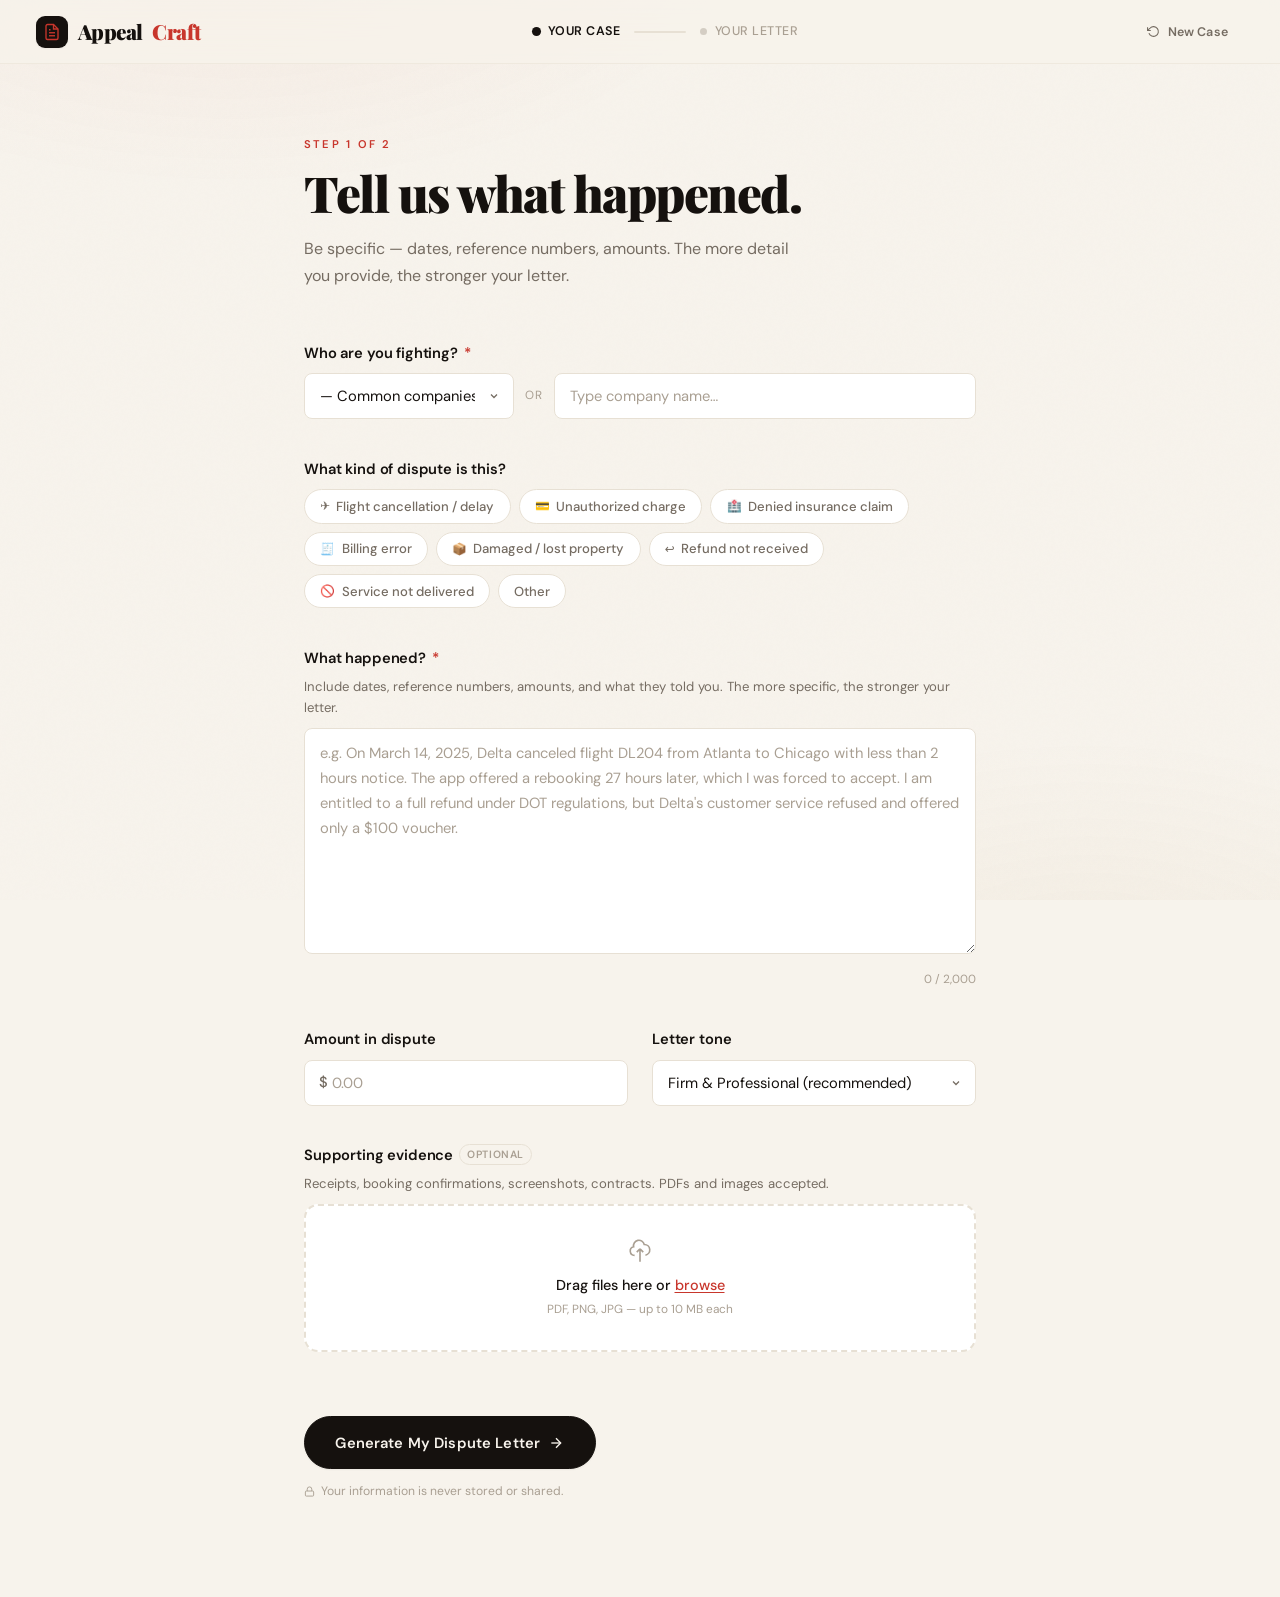
==== commit de9ad2d2: "Made the website more promising by polishing the UI" ====
--- a/templates/app.html
+++ b/templates/app.html
@@ -7,7 +7,7 @@
     <link rel="preconnect" href="https://fonts.googleapis.com" />
     <link rel="preconnect" href="https://fonts.gstatic.com" crossorigin />
     <link
-      href="https://fonts.googleapis.com/css2?family=Cormorant+Garamond:ital,wght@0,400;0,500;0,600;0,700;1,400;1,600&family=Outfit:wght@300;400;500;600&display=swap"
+      href="https://fonts.googleapis.com/css2?family=Cormorant+Garamond:ital,wght@0,500;0,600;0,700;1,500;1,600&family=Playfair+Display:ital,wght@0,700;0,800;0,900;1,700&family=DM+Sans:opsz,wght@9..40,400;9..40,500;9..40,600;9..40,700&display=swap"
       rel="stylesheet"
     />
     <link rel="stylesheet" href="../static/css/app.css" />
--- a/static/css/app.css
+++ b/static/css/app.css
@@ -1,49 +1,52 @@
-/* ─────────────────────────────────────────────
-   AppealCraft · app.css  (refined)
-   Premium editorial aesthetic
-───────────────────────────────────────────── */
-
-@import url("https://fonts.googleapis.com/css2?family=Cormorant+Garamond:ital,wght@0,400;0,500;0,600;0,700;1,400;1,600&family=Outfit:wght@300;400;500;600&display=swap");
+/* ───────────────────────────────────────────────
+   AppealCraft · app.css
+   Bold editorial–modern · case builder
+─────────────────────────────────────────────── */
 
 :root {
   /* Palette */
-  --ink: #141210;
-  --ink-80: rgba(20, 18, 16, 0.8);
-  --ink-40: rgba(20, 18, 16, 0.4);
-  --ink-12: rgba(20, 18, 16, 0.12);
-  --ink-06: rgba(20, 18, 16, 0.06);
-
-  --crimson: #b5271f;
-  --crimson-dark: #8e1e18;
-  --crimson-faint: #f8eeed;
-  --crimson-glow: rgba(181, 39, 31, 0.12);
-
-  --cream: #faf8f4;
-  --parchment: #f4f1ec;
+  --ink: #15110e;
+  --ink-deep: #0b0908;
+  --ink-80: rgba(21, 17, 14, 0.8);
+  --ink-40: rgba(21, 17, 14, 0.4);
+  --ink-08: rgba(21, 17, 14, 0.08);
+  --ink-05: rgba(21, 17, 14, 0.05);
+
+  --accent: #c8362c;
+  --accent-dark: #a32a21;
+  --accent-lt: #e64b39;
+  --accent-faint: #fbeeec;
+  --accent-glow: rgba(200, 54, 44, 0.14);
+  --gold: #b0843e;
+
+  --paper: #f7f3ec;
+  --parchment: #f1ebe0;
   --white: #ffffff;
-  --border: #e6e1d9;
-  --border-light: #ede9e2;
-
-  --muted: #7a7268;
-  --muted-light: #b0a89e;
-
-  --success-bg: #edf7f1;
-  --success-border: #b8dfc8;
-  --success-text: #1a6b3c;
-
-  /* Typography */
-  --font-display: "Cormorant Garamond", "Georgia", serif;
-  --font-body: "Outfit", system-ui, sans-serif;
-
-  /* Layout */
-  --nav-h: 60px;
-  --radius-sm: 4px;
-  --radius: 8px;
-  --radius-lg: 12px;
-
-  /* Transitions */
-  --ease-out: cubic-bezier(0.22, 1, 0.36, 1);
-  --ease-spring: cubic-bezier(0.34, 1.56, 0.64, 1);
+  --border: #e7e0d4;
+  --border-soft: #efe9de;
+
+  --muted: #756c62;
+  --muted-2: #a99f92;
+
+  --success-bg: #ecf6f0;
+  --success-border: #b6dec6;
+  --success-text: #186b3b;
+
+  --font-display: "Playfair Display", Georgia, serif;
+  --font-letter: "Cormorant Garamond", Georgia, serif;
+  --font-body: "DM Sans", system-ui, sans-serif;
+
+  --nav-h: 64px;
+  --radius-sm: 8px;
+  --radius: 14px;
+  --radius-lg: 20px;
+
+  --shadow-sm: 0 1px 2px rgba(21, 17, 14, 0.05);
+  --shadow-md: 0 18px 40px -18px rgba(21, 17, 14, 0.2);
+  --shadow-lg: 0 40px 80px -30px rgba(21, 17, 14, 0.32);
+
+  --ease: cubic-bezier(0.22, 1, 0.36, 1);
+  --ease-spring: cubic-bezier(0.34, 1.4, 0.5, 1);
 }
 
 *,
@@ -59,15 +62,21 @@
 
 body {
   font-family: var(--font-body);
-  background: var(--cream);
+  background: var(--paper);
   color: var(--ink);
   min-height: 100vh;
   -webkit-font-smoothing: antialiased;
   -moz-osx-font-smoothing: grayscale;
   position: relative;
-}
-
-/* ── BACKGROUND TEXTURE ── */
+  line-height: 1.5;
+}
+
+::selection {
+  background: var(--accent);
+  color: #fff;
+}
+
+/* ── BACKGROUND ── */
 .bg-texture {
   position: fixed;
   inset: 0;
@@ -75,25 +84,30 @@
   z-index: 0;
   background-image:
     radial-gradient(
-      ellipse 80% 50% at 20% -10%,
-      rgba(181, 39, 31, 0.04) 0%,
-      transparent 60%
+      ellipse 70% 50% at 18% -8%,
+      rgba(200, 54, 44, 0.05) 0%,
+      transparent 58%
     ),
     radial-gradient(
-      ellipse 60% 40% at 80% 110%,
-      rgba(181, 39, 31, 0.03) 0%,
-      transparent 60%
+      ellipse 60% 45% at 85% 108%,
+      rgba(176, 132, 62, 0.05) 0%,
+      transparent 58%
     );
 }
-
+.bg-texture::after {
+  content: "";
+  position: absolute;
+  inset: 0;
+  background-image: url("data:image/svg+xml,%3Csvg viewBox='0 0 256 256' xmlns='http://www.w3.org/2000/svg'%3E%3Cfilter id='n'%3E%3CfeTurbulence type='fractalNoise' baseFrequency='0.9' numOctaves='4' stitchTiles='stitch'/%3E%3C/filter%3E%3Crect width='100%25' height='100%25' filter='url(%23n)' opacity='0.03'/%3E%3C/svg%3E");
+  opacity: 0.5;
+  mix-blend-mode: multiply;
+}
 body > * {
   position: relative;
   z-index: 1;
 }
 
-/* ══════════════════════════
-   NAVBAR
-══════════════════════════ */
+/* ── NAVBAR ── */
 #navbar {
   position: sticky;
   top: 0;
@@ -102,84 +116,81 @@
   display: flex;
   align-items: center;
   justify-content: space-between;
-  padding: 0 2rem;
-  background: rgba(250, 248, 244, 0.9);
-  backdrop-filter: blur(12px);
-  -webkit-backdrop-filter: blur(12px);
-  border-bottom: 1px solid var(--border);
-}
-
-/* Logo */
+  padding: 0 clamp(1rem, 4vw, 2.25rem);
+  background: rgba(247, 243, 236, 0.8);
+  backdrop-filter: blur(18px) saturate(1.4);
+  -webkit-backdrop-filter: blur(18px) saturate(1.4);
+  border-bottom: 1px solid var(--border-soft);
+}
+
 .nav-logo {
   display: flex;
   align-items: center;
   gap: 0.6rem;
   font-family: var(--font-display);
-  font-size: 1.25rem;
-  font-weight: 600;
+  font-size: 1.3rem;
+  font-weight: 900;
   color: var(--ink);
   text-decoration: none;
-  letter-spacing: -0.01em;
+  letter-spacing: -0.025em;
 }
 .nav-logo span {
-  color: var(--crimson);
-}
-
+  color: var(--accent);
+}
 .logo-icon {
   display: flex;
   align-items: center;
   justify-content: center;
-  width: 30px;
-  height: 30px;
-  border-radius: 6px;
+  width: 32px;
+  height: 32px;
+  border-radius: 9px;
   background: var(--ink);
-  color: var(--cream);
+  color: var(--paper);
   flex-shrink: 0;
+  box-shadow: var(--shadow-sm);
 }
 
 /* Step tracker */
 .nav-step-wrap {
   display: flex;
   align-items: center;
-  gap: 0.75rem;
-}
-
+  gap: 0.85rem;
+}
 .nav-step {
   display: flex;
   align-items: center;
-  gap: 0.45rem;
+  gap: 0.5rem;
   font-size: 0.78rem;
-  font-weight: 400;
-  color: var(--muted-light);
-  letter-spacing: 0.02em;
-  transition: color 0.3s;
+  font-weight: 500;
+  color: var(--muted-2);
+  letter-spacing: 0.04em;
+  text-transform: uppercase;
+  transition: color 0.35s var(--ease);
 }
 .nav-step.active {
   color: var(--ink);
-  font-weight: 500;
+  font-weight: 600;
 }
 .nav-step.done {
-  color: var(--crimson);
-}
-
+  color: var(--accent);
+}
 .step-dot {
-  width: 6px;
-  height: 6px;
+  width: 7px;
+  height: 7px;
   border-radius: 50%;
   background: currentColor;
-  opacity: 0.5;
+  opacity: 0.45;
   transition:
-    opacity 0.3s,
-    transform 0.3s var(--ease-spring);
+    opacity 0.35s var(--ease),
+    transform 0.35s var(--ease-spring);
 }
 .nav-step.active .step-dot,
 .nav-step.done .step-dot {
   opacity: 1;
-  transform: scale(1.25);
-}
-
+  transform: scale(1.3);
+}
 .nav-track {
-  width: 48px;
+  width: 52px;
   height: 2px;
   background: var(--border);
   border-radius: 99px;
@@ -188,71 +199,51 @@
 .nav-track-fill {
   height: 100%;
   width: 0%;
-  background: var(--crimson);
+  background: linear-gradient(90deg, var(--accent), var(--accent-lt));
   border-radius: 99px;
-  transition: width 0.6s var(--ease-out);
-}
-
-/* ══════════════════════════
-   BUTTONS
-══════════════════════════ */
+  transition: width 0.7s var(--ease);
+}
+
+/* ── BUTTONS ── */
 .btn {
   display: inline-flex;
   align-items: center;
+  justify-content: center;
   gap: 0.5rem;
   font-family: var(--font-body);
   font-size: 0.875rem;
-  font-weight: 500;
+  font-weight: 600;
   letter-spacing: 0.01em;
-  border-radius: var(--radius-sm);
+  border-radius: 999px;
   cursor: pointer;
   text-decoration: none;
   border: 1.5px solid transparent;
   transition:
-    background 0.2s,
-    color 0.2s,
-    border-color 0.2s,
-    box-shadow 0.2s,
-    transform 0.15s var(--ease-spring);
-  padding: 0.55rem 1.2rem;
+    background 0.22s var(--ease),
+    color 0.22s var(--ease),
+    border-color 0.22s var(--ease),
+    box-shadow 0.3s var(--ease),
+    transform 0.18s var(--ease-spring);
+  padding: 0.6rem 1.3rem;
   white-space: nowrap;
   position: relative;
-  overflow: hidden;
-}
-
-.btn::after {
-  content: "";
-  position: absolute;
-  inset: 0;
-  opacity: 0;
-  transition: opacity 0.15s;
-  border-radius: inherit;
-}
-
+}
 .btn:active {
   transform: scale(0.97);
 }
 
 .btn-primary {
-  background: var(--crimson);
+  background: var(--ink);
+  color: var(--paper);
+  border-color: var(--ink);
+  box-shadow: var(--shadow-sm);
+}
+.btn-primary:hover {
+  background: var(--accent);
+  border-color: var(--accent);
   color: #fff;
-  border-color: var(--crimson);
-  box-shadow:
-    0 1px 3px rgba(181, 39, 31, 0.3),
-    0 4px 12px rgba(181, 39, 31, 0.15);
-}
-.btn-primary::after {
-  background: rgba(255, 255, 255, 0.08);
-}
-.btn-primary:hover {
-  background: var(--crimson-dark);
-  border-color: var(--crimson-dark);
-  box-shadow:
-    0 2px 6px rgba(181, 39, 31, 0.35),
-    0 8px 20px rgba(181, 39, 31, 0.2);
-}
-.btn-primary:hover::after {
-  opacity: 1;
+  transform: translateY(-2px);
+  box-shadow: 0 14px 28px -10px rgba(200, 54, 44, 0.55);
 }
 
 .btn-outline {
@@ -262,7 +253,8 @@
 }
 .btn-outline:hover {
   border-color: var(--ink-40);
-  background: var(--ink-06);
+  background: var(--ink-05);
+  transform: translateY(-2px);
 }
 
 .btn-ghost {
@@ -272,94 +264,83 @@
 }
 .btn-ghost:hover {
   color: var(--ink);
-  background: var(--ink-06);
+  background: var(--ink-08);
 }
 
 .btn-xl {
-  padding: 0.8rem 1.6rem;
-  font-size: 0.9rem;
+  padding: 0.95rem 1.9rem;
+  font-size: 0.92rem;
 }
 .btn-sm {
-  padding: 0.38rem 0.85rem;
+  padding: 0.42rem 0.95rem;
   font-size: 0.78rem;
 }
-
 .btn-arrow-icon {
   display: flex;
   align-items: center;
-  transition: transform 0.25s var(--ease-out);
+  transition: transform 0.25s var(--ease);
 }
 .btn:hover .btn-arrow-icon {
-  transform: translateX(3px);
-}
-
-/* ══════════════════════════
-   MAIN LAYOUT
-══════════════════════════ */
+  transform: translateX(4px);
+}
+
+/* ── MAIN LAYOUT ── */
 #app-main {
   min-height: calc(100vh - var(--nav-h));
 }
-
 .app-panel {
   display: none;
 }
 .app-panel.active {
   display: block;
 }
-
 .panel-inner {
-  max-width: 680px;
+  max-width: 720px;
   margin: 0 auto;
-  padding: 3.5rem 1.5rem 6rem;
+  padding: clamp(2.5rem, 6vw, 4.5rem) 1.5rem 6rem;
 }
 
 /* Panel header */
 .panel-header {
-  margin-bottom: 3rem;
-  animation: panelIn 0.5s var(--ease-out) both;
-}
-
+  margin-bottom: 3.25rem;
+  animation: panelIn 0.6s var(--ease) both;
+}
 .section-label {
-  font-size: 0.68rem;
+  font-size: 0.7rem;
   font-weight: 600;
-  color: var(--crimson);
-  letter-spacing: 0.18em;
+  color: var(--accent);
+  letter-spacing: 0.2em;
   text-transform: uppercase;
-  margin-bottom: 0.75rem;
-}
-
+  margin-bottom: 0.85rem;
+}
 .panel-title {
   font-family: var(--font-display);
-  font-size: 2.6rem;
-  font-weight: 700;
-  color: var(--ink);
-  line-height: 1.15;
-  margin-bottom: 0.85rem;
-  letter-spacing: -0.02em;
-}
-
+  font-size: clamp(2.2rem, 5vw, 3.1rem);
+  font-weight: 900;
+  color: var(--ink);
+  line-height: 1.08;
+  margin-bottom: 0.95rem;
+  letter-spacing: -0.03em;
+}
 .panel-subtitle {
-  font-size: 0.95rem;
+  font-size: 1rem;
   color: var(--muted);
   line-height: 1.7;
-  font-weight: 300;
-  max-width: 480px;
-}
-
-/* ══════════════════════════
-   FORM
-══════════════════════════ */
+  font-weight: 400;
+  max-width: 500px;
+}
+
+/* ── FORM ── */
 #dispute-form {
   display: flex;
   flex-direction: column;
-  gap: 2.25rem;
-  animation: panelIn 0.55s 0.08s var(--ease-out) both;
-}
-
+  gap: 2.4rem;
+  animation: panelIn 0.65s 0.08s var(--ease) both;
+}
 .field-group {
   display: flex;
   flex-direction: column;
-  gap: 0.55rem;
+  gap: 0.6rem;
 }
 .field-group-inline {
   flex-direction: row;
@@ -370,34 +351,36 @@
   flex: 1;
   display: flex;
   flex-direction: column;
-  gap: 0.55rem;
-}
-
+  gap: 0.6rem;
+}
 .field-label {
+  font-size: 0.92rem;
+  font-weight: 600;
+  color: var(--ink);
+  letter-spacing: -0.01em;
+  display: flex;
+  align-items: center;
+  gap: 0.35rem;
+}
+.field-required {
+  color: var(--accent);
+}
+.optional-tag {
+  font-size: 0.66rem;
+  font-weight: 600;
+  color: var(--muted-2);
+  letter-spacing: 0.06em;
+  text-transform: uppercase;
+  border: 1px solid var(--border);
+  border-radius: 99px;
+  padding: 0.1rem 0.45rem;
+}
+.field-hint {
   font-size: 0.82rem;
-  font-weight: 500;
-  color: var(--ink);
-  letter-spacing: 0.025em;
-  display: flex;
-  align-items: center;
-  gap: 0.3rem;
-}
-.field-required {
-  color: var(--crimson);
-}
-
-.optional-tag {
-  font-size: 0.68rem;
-  font-weight: 400;
-  color: var(--muted-light);
-  letter-spacing: 0.05em;
-}
-
-.field-hint {
-  font-size: 0.78rem;
   color: var(--muted);
   line-height: 1.6;
-  font-weight: 300;
+  font-weight: 400;
+  margin-top: -0.15rem;
 }
 
 /* Inputs */
@@ -405,66 +388,60 @@
 .field-select,
 .field-textarea {
   font-family: var(--font-body);
-  font-size: 0.875rem;
+  font-size: 0.92rem;
   font-weight: 400;
   color: var(--ink);
   background: var(--white);
   border: 1.5px solid var(--border);
   border-radius: var(--radius-sm);
-  padding: 0.625rem 0.875rem;
+  padding: 0.75rem 0.95rem;
   transition:
-    border-color 0.2s,
-    box-shadow 0.2s,
-    background 0.2s;
+    border-color 0.22s var(--ease),
+    box-shadow 0.22s var(--ease),
+    background 0.22s var(--ease);
   outline: none;
   width: 100%;
   appearance: none;
   -webkit-appearance: none;
 }
-
 .field-input::placeholder,
 .field-textarea::placeholder {
-  color: var(--muted-light);
-  font-weight: 300;
-}
-
+  color: var(--muted-2);
+  font-weight: 400;
+}
 .field-input:hover,
 .field-select:hover,
 .field-textarea:hover {
-  border-color: #c8c2b8;
-}
-
+  border-color: #d5cdbf;
+}
 .field-input:focus,
 .field-select:focus,
 .field-textarea:focus {
-  border-color: var(--crimson);
-  box-shadow: 0 0 0 3px var(--crimson-glow);
-  background: var(--white);
-}
-
+  border-color: var(--accent);
+  box-shadow: 0 0 0 4px var(--accent-glow);
+}
 .field-textarea {
   resize: vertical;
-  min-height: 168px;
+  min-height: 184px;
   line-height: 1.7;
 }
-
 .textarea-wrapper {
   position: relative;
 }
 
-/* Select wrapper */
+/* Select */
 .select-wrapper {
   position: relative;
   display: flex;
   align-items: center;
 }
 .select-wrapper .field-select {
-  padding-right: 2.2rem;
+  padding-right: 2.4rem;
   cursor: pointer;
 }
 .select-arrow {
   position: absolute;
-  right: 0.75rem;
+  right: 0.85rem;
   pointer-events: none;
   color: var(--muted);
   display: flex;
@@ -479,42 +456,45 @@
   min-height: 1.2rem;
 }
 .char-count {
-  font-size: 0.72rem;
-  color: var(--muted-light);
+  font-size: 0.74rem;
+  color: var(--muted-2);
   margin-left: auto;
   font-variant-numeric: tabular-nums;
 }
 
 /* Error */
 .field-error {
-  font-size: 0.75rem;
-  color: var(--crimson);
+  font-size: 0.78rem;
+  color: var(--accent);
+  font-weight: 500;
   display: none;
-  animation: errorIn 0.2s var(--ease-spring) both;
+  animation: errorIn 0.22s var(--ease-spring) both;
 }
 .field-group.has-error .field-error {
   display: block;
 }
 .field-group.has-error .field-input,
 .field-group.has-error .field-textarea {
-  border-color: var(--crimson);
-  box-shadow: 0 0 0 3px var(--crimson-glow);
+  border-color: var(--accent);
+  box-shadow: 0 0 0 4px var(--accent-glow);
 }
 
 /* Company row */
 .company-input-row {
   display: flex;
   align-items: center;
-  gap: 0.65rem;
+  gap: 0.7rem;
 }
 .company-select-wrap {
-  flex: 0 0 200px;
+  flex: 0 0 210px;
 }
 .company-or {
-  font-size: 0.72rem;
-  color: var(--muted-light);
+  font-size: 0.74rem;
+  color: var(--muted-2);
   white-space: nowrap;
   flex-shrink: 0;
+  text-transform: uppercase;
+  letter-spacing: 0.08em;
 }
 .company-input-row .field-input {
   flex: 1;
@@ -528,105 +508,106 @@
 }
 .amount-prefix {
   position: absolute;
-  left: 0.875rem;
-  font-size: 0.875rem;
+  left: 0.95rem;
+  font-size: 0.92rem;
   color: var(--muted);
   pointer-events: none;
-  font-weight: 400;
+  font-weight: 500;
 }
 .amount-input {
-  padding-left: 1.55rem;
-}
-
-/* ══════════════════════════
-   CHIPS
-══════════════════════════ */
+  padding-left: 1.7rem;
+}
+
+/* ── CHIPS ── */
 .chip-group {
   display: flex;
   flex-wrap: wrap;
-  gap: 0.45rem;
-}
-
+  gap: 0.5rem;
+}
 .chip {
   font-family: var(--font-body);
-  font-size: 0.79rem;
-  font-weight: 400;
+  font-size: 0.82rem;
+  font-weight: 500;
   color: var(--muted);
   background: var(--white);
   border: 1.5px solid var(--border);
   border-radius: 99px;
-  padding: 0.38rem 0.85rem;
+  padding: 0.48rem 0.95rem;
   cursor: pointer;
   transition:
-    background 0.18s,
-    color 0.18s,
-    border-color 0.18s,
-    box-shadow 0.18s,
-    transform 0.15s var(--ease-spring);
+    background 0.2s var(--ease),
+    color 0.2s var(--ease),
+    border-color 0.2s var(--ease),
+    box-shadow 0.2s var(--ease),
+    transform 0.18s var(--ease-spring);
   white-space: nowrap;
   display: flex;
   align-items: center;
-  gap: 0.35rem;
+  gap: 0.4rem;
 }
 .chip:hover {
-  border-color: var(--crimson);
-  color: var(--crimson);
-  transform: translateY(-1px);
+  border-color: var(--accent);
+  color: var(--accent);
+  transform: translateY(-2px);
 }
 .chip.selected {
-  background: var(--crimson-faint);
-  border-color: var(--crimson);
-  color: var(--crimson);
-  font-weight: 500;
-  box-shadow: 0 2px 8px var(--crimson-glow);
+  background: var(--accent);
+  border-color: var(--accent);
+  color: #fff;
+  font-weight: 600;
+  box-shadow: 0 8px 18px -8px rgba(200, 54, 44, 0.6);
 }
 .chip-icon {
-  font-size: 0.85em;
-}
-
-/* ══════════════════════════
-   UPLOAD ZONE
-══════════════════════════ */
+  font-size: 0.9em;
+}
+
+/* ── UPLOAD ── */
 .upload-zone {
   border: 2px dashed var(--border);
   border-radius: var(--radius);
-  padding: 1.75rem 1.5rem;
+  padding: 2rem 1.5rem;
   text-align: center;
   cursor: pointer;
   transition:
-    border-color 0.2s,
-    background 0.2s,
-    box-shadow 0.2s;
+    border-color 0.22s var(--ease),
+    background 0.22s var(--ease),
+    box-shadow 0.22s var(--ease);
   background: var(--white);
 }
 .upload-zone:hover,
 .upload-zone.dragover {
-  border-color: var(--crimson);
-  background: var(--crimson-faint);
-  box-shadow: 0 0 0 4px var(--crimson-glow);
-}
-
+  border-color: var(--accent);
+  background: var(--accent-faint);
+  box-shadow: 0 0 0 5px var(--accent-glow);
+}
 .upload-icon {
-  color: var(--muted-light);
-  margin-bottom: 0.6rem;
+  color: var(--muted-2);
+  margin-bottom: 0.7rem;
   display: flex;
   justify-content: center;
+  transition:
+    transform 0.3s var(--ease-spring),
+    color 0.22s var(--ease);
+}
+.upload-zone:hover .upload-icon {
+  color: var(--accent);
+  transform: translateY(-3px);
 }
 .upload-label {
-  font-size: 0.85rem;
-  color: var(--ink);
-  margin-bottom: 0.2rem;
-  font-weight: 400;
+  font-size: 0.9rem;
+  color: var(--ink);
+  margin-bottom: 0.25rem;
+  font-weight: 500;
 }
 .upload-link {
-  color: var(--crimson);
+  color: var(--accent);
   text-decoration: underline;
   text-underline-offset: 2px;
   cursor: pointer;
 }
 .upload-sub {
-  font-size: 0.72rem;
-  color: var(--muted-light);
+  font-size: 0.74rem;
+  color: var(--muted-2);
 }
 .file-input-hidden {
   position: absolute;
@@ -640,7 +621,7 @@
 .file-list {
   display: flex;
   flex-direction: column;
-  gap: 0.4rem;
+  gap: 0.45rem;
   margin-top: 0.5rem;
 }
 .file-item {
@@ -650,13 +631,14 @@
   background: var(--white);
   border: 1px solid var(--border);
   border-radius: var(--radius-sm);
-  padding: 0.55rem 0.8rem;
-  font-size: 0.8rem;
-  color: var(--ink);
-  animation: fileIn 0.25s var(--ease-spring) both;
+  padding: 0.65rem 0.85rem;
+  font-size: 0.84rem;
+  color: var(--ink);
+  box-shadow: var(--shadow-sm);
+  animation: fileIn 0.28s var(--ease-spring) both;
 }
 .file-icon {
-  color: var(--crimson);
+  color: var(--accent);
   flex-shrink: 0;
 }
 .file-name {
@@ -664,193 +646,174 @@
   overflow: hidden;
   text-overflow: ellipsis;
   white-space: nowrap;
+  font-weight: 500;
 }
 .file-size {
-  color: var(--muted-light);
-  font-size: 0.7rem;
+  color: var(--muted-2);
+  font-size: 0.72rem;
   white-space: nowrap;
 }
 .file-remove {
   background: none;
   border: none;
-  color: var(--muted-light);
+  color: var(--muted-2);
   cursor: pointer;
-  font-size: 1.1rem;
+  font-size: 1.15rem;
   line-height: 1;
   padding: 0 0.2rem;
   flex-shrink: 0;
   transition:
-    color 0.15s,
+    color 0.15s var(--ease),
     transform 0.15s var(--ease-spring);
 }
 .file-remove:hover {
-  color: var(--crimson);
-  transform: scale(1.15);
-}
-
-/* ══════════════════════════
-   FORM ACTIONS
-══════════════════════════ */
+  color: var(--accent);
+  transform: scale(1.2);
+}
+
+/* ── FORM ACTIONS ── */
 .form-actions {
   display: flex;
   flex-direction: column;
   align-items: flex-start;
-  gap: 0.7rem;
+  gap: 0.85rem;
   padding-top: 0.5rem;
 }
 .form-note {
   display: flex;
   align-items: center;
-  gap: 0.35rem;
-  font-size: 0.73rem;
-  color: var(--muted-light);
-}
-
-/* ══════════════════════════
-   GENERATING STATE
-══════════════════════════ */
+  gap: 0.4rem;
+  font-size: 0.76rem;
+  color: var(--muted-2);
+}
+
+/* ── GENERATING STATE ── */
 .generating-wrap {
   display: flex;
   flex-direction: column;
   align-items: center;
   justify-content: center;
-  min-height: 62vh;
+  min-height: 64vh;
   text-align: center;
-  gap: 1.5rem;
-  animation: panelIn 0.4s var(--ease-out) both;
-}
-
-/* Concentric rings animation */
+  gap: 1.6rem;
+  animation: panelIn 0.45s var(--ease) both;
+}
 .generating-visual {
   position: relative;
-  width: 80px;
-  height: 80px;
+  width: 88px;
+  height: 88px;
   display: flex;
   align-items: center;
   justify-content: center;
   flex-shrink: 0;
 }
-
 .gen-ring {
   position: absolute;
   border-radius: 50%;
-  border: 1.5px solid var(--crimson);
+  border: 1.5px solid var(--accent);
   animation: ringPulse 2.4s ease-in-out infinite;
 }
 .gen-ring-1 {
-  width: 80px;
-  height: 80px;
+  width: 88px;
+  height: 88px;
   opacity: 0.12;
   animation-delay: 0s;
 }
 .gen-ring-2 {
-  width: 58px;
-  height: 58px;
+  width: 64px;
+  height: 64px;
   opacity: 0.2;
   animation-delay: 0.35s;
 }
 .gen-ring-3 {
-  width: 38px;
-  height: 38px;
-  opacity: 0.35;
+  width: 42px;
+  height: 42px;
+  opacity: 0.36;
   animation-delay: 0.7s;
 }
-
 .gen-quill {
-  color: var(--crimson);
+  color: var(--accent);
   display: flex;
   animation: quillBob 2s ease-in-out infinite;
 }
-
 .generating-progress {
-  width: 200px;
-  height: 2px;
+  width: 220px;
+  height: 3px;
   background: var(--border);
   border-radius: 99px;
   overflow: hidden;
 }
 .gen-progress-bar {
   height: 100%;
-  width: 0%;
-  background: linear-gradient(
-    90deg,
-    var(--crimson) 0%,
-    rgba(181, 39, 31, 0.4) 100%
-  );
+  width: 50%;
+  background: linear-gradient(90deg, var(--accent-lt), var(--accent));
   border-radius: 99px;
-  transition: width 0.8s var(--ease-out);
   animation: progressIndeterminate 2.2s ease-in-out infinite;
 }
-
 .generating-title {
   font-family: var(--font-display);
-  font-size: 1.7rem;
-  font-weight: 600;
-  color: var(--ink);
-  letter-spacing: -0.02em;
+  font-size: 1.9rem;
+  font-weight: 800;
+  color: var(--ink);
+  letter-spacing: -0.025em;
 }
 .generating-sub {
-  font-size: 0.85rem;
+  font-size: 0.9rem;
   color: var(--muted);
   min-height: 1.4em;
-  transition: opacity 0.3s;
-  font-weight: 300;
-}
-
-/* ══════════════════════════
-   RESULT STATE
-══════════════════════════ */
+  transition: opacity 0.3s var(--ease);
+  font-weight: 400;
+}
+
+/* ── RESULT STATE ── */
 .result-wrap {
   display: flex;
   flex-direction: column;
-  gap: 1.75rem;
-}
-
+  gap: 1.85rem;
+}
 .result-header {
   display: flex;
   align-items: flex-start;
   justify-content: space-between;
   gap: 1rem;
-  animation: panelIn 0.45s var(--ease-out) both;
+  animation: panelIn 0.5s var(--ease) both;
 }
 .result-header-left {
   display: flex;
   flex-direction: column;
-  gap: 0.5rem;
-}
-
+  gap: 0.6rem;
+}
 .result-badge {
   display: inline-flex;
   align-items: center;
-  gap: 0.4rem;
+  gap: 0.45rem;
   font-size: 0.72rem;
-  font-weight: 500;
+  font-weight: 600;
   color: var(--success-text);
   background: var(--success-bg);
   border: 1px solid var(--success-border);
   border-radius: 99px;
-  padding: 0.28rem 0.75rem;
-  letter-spacing: 0.04em;
+  padding: 0.32rem 0.8rem;
+  letter-spacing: 0.06em;
   text-transform: uppercase;
-}
-
+  width: fit-content;
+}
 .badge-dot {
-  width: 5px;
-  height: 5px;
+  width: 6px;
+  height: 6px;
   border-radius: 50%;
   background: var(--success-text);
   animation: badgePulse 1.8s ease-in-out infinite;
 }
-
 .result-title {
   font-family: var(--font-display);
-  font-size: 2rem;
-  font-weight: 700;
-  color: var(--ink);
-  letter-spacing: -0.02em;
+  font-size: 2.3rem;
+  font-weight: 900;
+  color: var(--ink);
+  letter-spacing: -0.03em;
 }
 .result-meta {
-  font-size: 0.82rem;
+  font-size: 0.85rem;
   color: var(--muted);
   display: flex;
   align-items: center;
@@ -858,25 +821,23 @@
 }
 .result-meta strong {
   color: var(--ink);
-  font-weight: 500;
+  font-weight: 600;
 }
 .result-meta-sep {
   color: var(--border);
 }
 
-/* ══════════════════════════
-   OUTPUT CARDS
-══════════════════════════ */
+/* ── OUTPUT CARDS ── */
 .output-card {
   background: var(--white);
   border: 1px solid var(--border);
   border-radius: var(--radius);
   overflow: hidden;
-  box-shadow:
-    0 1px 3px rgba(20, 18, 16, 0.04),
-    0 4px 12px rgba(20, 18, 16, 0.03);
-  transition: box-shadow 0.25s;
-  animation: cardIn 0.5s var(--ease-out) both;
+  box-shadow: var(--shadow-md);
+  transition:
+    box-shadow 0.3s var(--ease),
+    transform 0.3s var(--ease);
+  animation: cardIn 0.55s var(--ease) both;
 }
 .output-card:nth-child(2) {
   animation-delay: 0.08s;
@@ -884,62 +845,56 @@
 .output-card:nth-child(3) {
   animation-delay: 0.16s;
 }
-
 .output-card:hover {
-  box-shadow:
-    0 2px 6px rgba(20, 18, 16, 0.06),
-    0 8px 24px rgba(20, 18, 16, 0.05);
-}
-
+  box-shadow: var(--shadow-lg);
+}
 .output-card-header {
   display: flex;
   align-items: center;
   justify-content: space-between;
-  padding: 0.7rem 1.2rem;
-  border-bottom: 1px solid var(--border-light);
+  padding: 0.85rem 1.35rem;
+  border-bottom: 1px solid var(--border-soft);
   background: var(--parchment);
 }
 .output-card-header-left {
   display: flex;
   align-items: center;
-  gap: 0.45rem;
+  gap: 0.5rem;
 }
 .output-card-icon {
-  color: var(--muted);
+  color: var(--accent);
   display: flex;
   align-items: center;
 }
 .output-card-label {
   font-size: 0.72rem;
+  font-weight: 700;
+  color: var(--muted);
+  letter-spacing: 0.14em;
+  text-transform: uppercase;
+}
+.copy-btn {
+  display: inline-flex;
+  align-items: center;
+  gap: 0.35rem;
+  font-family: var(--font-body);
+  font-size: 0.74rem;
   font-weight: 600;
   color: var(--muted);
-  letter-spacing: 0.1em;
-  text-transform: uppercase;
-}
-
-.copy-btn {
-  display: inline-flex;
-  align-items: center;
-  gap: 0.35rem;
-  font-family: var(--font-body);
-  font-size: 0.73rem;
-  font-weight: 500;
-  color: var(--muted);
-  background: transparent;
+  background: var(--white);
   border: 1px solid var(--border);
-  border-radius: 4px;
-  padding: 0.28rem 0.65rem;
+  border-radius: 99px;
+  padding: 0.32rem 0.75rem;
   cursor: pointer;
   transition:
-    color 0.15s,
-    border-color 0.15s,
-    background 0.15s,
+    color 0.15s var(--ease),
+    border-color 0.15s var(--ease),
+    background 0.15s var(--ease),
     transform 0.15s var(--ease-spring);
 }
 .copy-btn:hover {
   color: var(--ink);
   border-color: var(--ink-40);
-  background: var(--ink-06);
 }
 .copy-btn:active {
   transform: scale(0.95);
@@ -952,29 +907,28 @@
 
 /* Letter body */
 .letter-body {
-  padding: 2rem 1.75rem;
-  font-size: 0.9rem;
-  line-height: 1.9;
+  padding: 2.5rem 2.25rem;
+  line-height: 1.95;
   color: var(--ink);
   white-space: pre-wrap;
-  font-family: "Cormorant Garamond", "Georgia", serif;
-  font-weight: 400;
-  font-size: 1rem;
+  font-family: var(--font-letter);
+  font-weight: 500;
+  font-size: 1.12rem;
 }
 
 /* Steps */
 .steps-list {
   list-style: none;
-  padding: 1.25rem 1.5rem;
+  padding: 1.5rem 1.65rem;
   display: flex;
   flex-direction: column;
-  gap: 1.1rem;
+  gap: 1.2rem;
 }
 .step-item {
   display: flex;
   gap: 1rem;
   align-items: flex-start;
-  animation: stepIn 0.4s var(--ease-out) both;
+  animation: stepIn 0.42s var(--ease) both;
 }
 .step-item:nth-child(1) {
   animation-delay: 0.05s;
@@ -994,132 +948,125 @@
 .step-item:nth-child(6) {
   animation-delay: 0.3s;
 }
-
 .step-num-badge {
   flex-shrink: 0;
-  width: 22px;
-  height: 22px;
+  width: 26px;
+  height: 26px;
   border-radius: 50%;
   background: var(--ink);
-  color: var(--cream);
-  font-size: 0.65rem;
-  font-weight: 600;
+  color: var(--paper);
+  font-size: 0.7rem;
+  font-weight: 700;
   display: flex;
   align-items: center;
   justify-content: center;
-  margin-top: 0.12rem;
+  margin-top: 0.1rem;
   font-variant-numeric: tabular-nums;
 }
 .step-item-content {
   flex: 1;
 }
 .step-item-title {
-  font-size: 0.875rem;
-  font-weight: 500;
-  color: var(--ink);
-  margin-bottom: 0.25rem;
+  font-size: 0.92rem;
+  font-weight: 600;
+  color: var(--ink);
+  margin-bottom: 0.28rem;
 }
 .step-item-desc {
-  font-size: 0.8rem;
+  font-size: 0.85rem;
   color: var(--muted);
-  line-height: 1.6;
-  font-weight: 300;
+  line-height: 1.65;
+  font-weight: 400;
 }
 .step-item-link {
-  font-size: 0.75rem;
-  color: var(--crimson);
+  font-size: 0.78rem;
+  color: var(--accent);
   text-decoration: none;
   display: inline-flex;
   align-items: center;
   gap: 0.25rem;
-  margin-top: 0.3rem;
+  margin-top: 0.35rem;
+  font-weight: 500;
   text-underline-offset: 2px;
-  transition: opacity 0.15s;
+  transition: opacity 0.15s var(--ease);
 }
 .step-item-link:hover {
   text-decoration: underline;
   opacity: 0.8;
 }
 
-/* ── RESULT ACTIONS ── */
+/* Result actions */
 .result-actions {
   display: flex;
   align-items: center;
-  gap: 0.85rem;
+  gap: 0.9rem;
   flex-wrap: wrap;
   padding-top: 0.25rem;
-  animation: panelIn 0.5s 0.3s var(--ease-out) both;
-}
-
-/* ══════════════════════════
-   ERROR STATE
-══════════════════════════ */
+  animation: panelIn 0.55s 0.3s var(--ease) both;
+}
+
+/* ── ERROR ── */
 .error-wrap {
   display: flex;
   flex-direction: column;
   align-items: center;
   justify-content: center;
-  min-height: 62vh;
+  min-height: 64vh;
   text-align: center;
-  gap: 1.1rem;
-  animation: panelIn 0.4s var(--ease-out) both;
+  gap: 1.2rem;
+  animation: panelIn 0.45s var(--ease) both;
 }
 .error-icon {
-  color: var(--crimson);
-  opacity: 0.8;
+  color: var(--accent);
+  opacity: 0.85;
   display: flex;
 }
 .error-title {
   font-family: var(--font-display);
-  font-size: 1.75rem;
-  font-weight: 700;
-  color: var(--ink);
-  letter-spacing: -0.02em;
+  font-size: 1.9rem;
+  font-weight: 800;
+  color: var(--ink);
+  letter-spacing: -0.025em;
 }
 .error-sub {
-  font-size: 0.88rem;
+  font-size: 0.92rem;
   color: var(--muted);
-  max-width: 400px;
+  max-width: 420px;
   line-height: 1.65;
-  font-weight: 300;
-}
-
-/* ══════════════════════════
-   KEYFRAMES
-══════════════════════════ */
+  font-weight: 400;
+}
+
+/* ── KEYFRAMES ── */
 @keyframes panelIn {
   from {
     opacity: 0;
-    transform: translateY(14px);
+    transform: translateY(16px);
   }
   to {
     opacity: 1;
     transform: translateY(0);
   }
 }
-
 @keyframes cardIn {
   from {
     opacity: 0;
-    transform: translateY(10px);
+    transform: translateY(12px);
   }
   to {
     opacity: 1;
     transform: translateY(0);
   }
 }
-
 @keyframes stepIn {
   from {
     opacity: 0;
-    transform: translateX(-8px);
+    transform: translateX(-10px);
   }
   to {
     opacity: 1;
     transform: translateX(0);
   }
 }
-
 @keyframes fileIn {
   from {
     opacity: 0;
@@ -1131,7 +1078,6 @@
     transform: scaleY(1);
   }
 }
-
 @keyframes errorIn {
   from {
     opacity: 0;
@@ -1142,7 +1088,6 @@
     transform: translateY(0);
   }
 }
-
 @keyframes ringPulse {
   0%,
   100% {
@@ -1150,49 +1095,38 @@
     transform: scale(0.95);
   }
   50% {
-    opacity: 0.3;
-    transform: scale(1.05);
-  }
-}
-
+    opacity: 0.32;
+    transform: scale(1.06);
+  }
+}
 @keyframes quillBob {
   0%,
   100% {
-    transform: translateY(0);
+    transform: translateY(0) rotate(0);
   }
   50% {
-    transform: translateY(-3px);
-  }
-}
-
+    transform: translateY(-4px) rotate(-3deg);
+  }
+}
 @keyframes progressIndeterminate {
   0% {
-    transform: translateX(-100%);
-    width: 50%;
-  }
-  50% {
-    transform: translateX(100%);
-    width: 50%;
+    margin-left: -55%;
   }
   100% {
-    transform: translateX(200%);
-    width: 50%;
-  }
-}
-
+    margin-left: 105%;
+  }
+}
 @keyframes badgePulse {
   0%,
   100% {
     opacity: 1;
   }
   50% {
-    opacity: 0.4;
-  }
-}
-
-/* ══════════════════════════
-   RESPONSIVE
-══════════════════════════ */
+    opacity: 0.35;
+  }
+}
+
+/* ── RESPONSIVE ── */
 @media (max-width: 640px) {
   #navbar {
     padding: 0 1.25rem;
@@ -1203,12 +1137,9 @@
   .panel-inner {
     padding: 2.25rem 1.25rem 4.5rem;
   }
-  .panel-title {
-    font-size: 2rem;
-  }
   .company-input-row {
     flex-wrap: wrap;
-    gap: 0.5rem;
+    gap: 0.55rem;
   }
   .company-select-wrap {
     flex: 0 0 100%;
@@ -1232,7 +1163,7 @@
     justify-content: center;
   }
   .letter-body {
-    padding: 1.5rem 1.25rem;
+    padding: 1.75rem 1.4rem;
   }
 }
 
